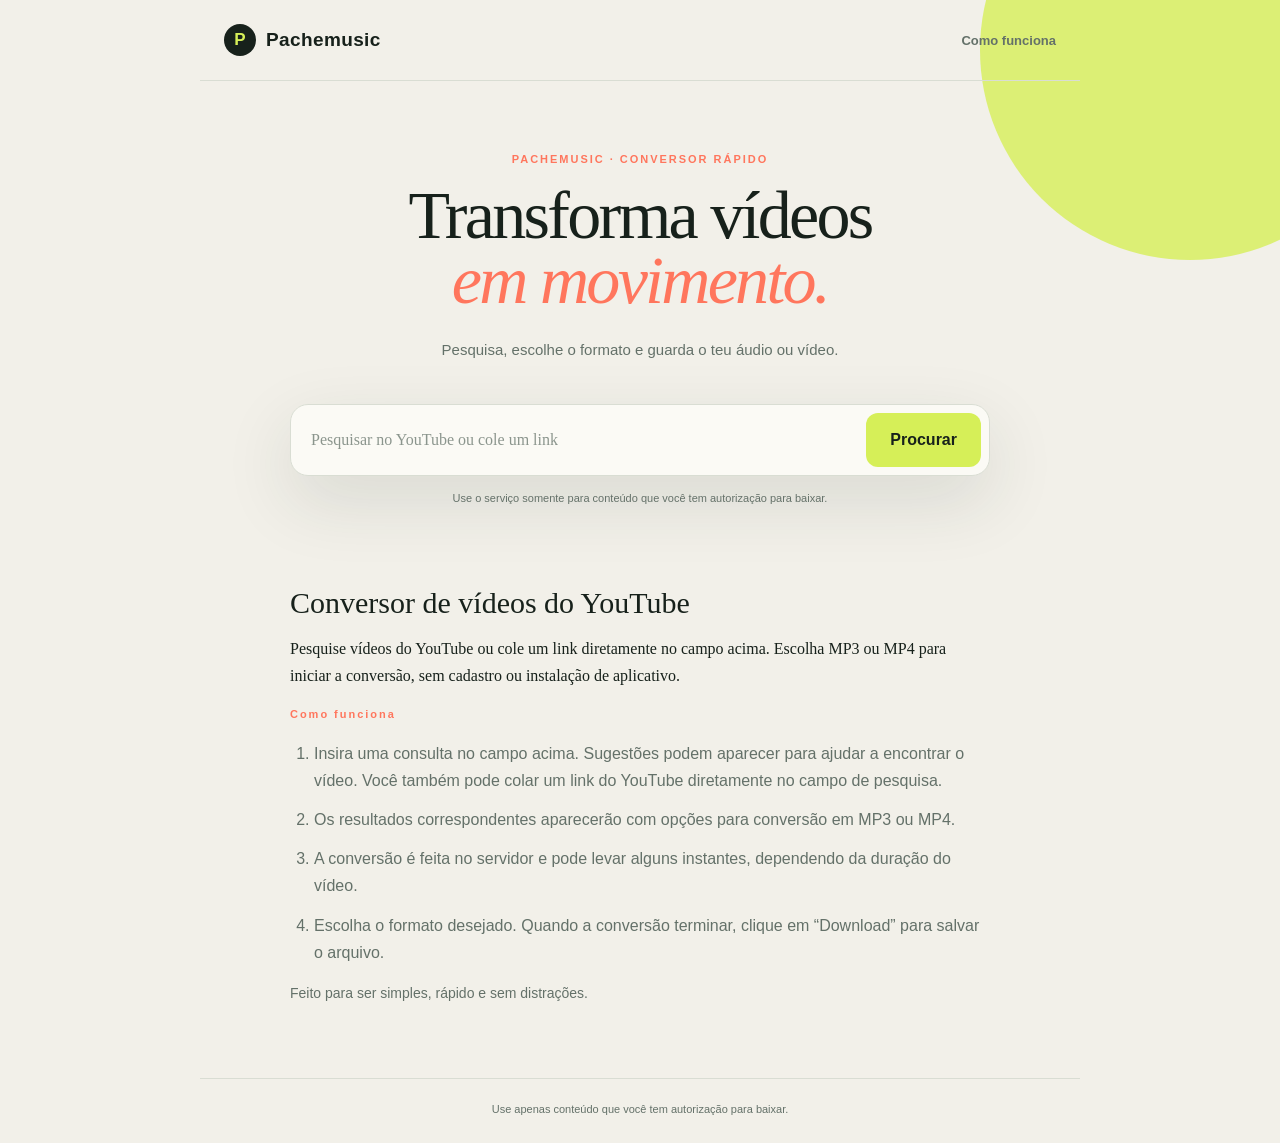
==== site/index.html @ add536ca "Preparar Pachemusic para deploy" ====
﻿<!DOCTYPE html>
<html lang="pt-BR">
  <head>
    <meta charset="UTF-8" />
    <meta name="description" content="Busque vídeos do YouTube e converta-os para MP3 ou MP4." />
    <meta name="viewport" content="width=device-width, initial-scale=1.0" />
    <meta property="og:site_name" content="Pachemusic" />
    <meta property="og:title" content="Pachemusic" />
    <meta property="og:description" content="Pesquisa e conversão de vídeos para MP3 ou MP4." />
    <meta property="og:type" content="website" />
    <title>Pachemusic</title>
    <link rel="stylesheet" href="style.css" />
  </head>

  <body>
    <header class="header container" aria-label="Navegação principal">
      <a class="brand" href="/" aria-label="Página inicial">
        <span class="brand-mark" aria-hidden="true">P</span>
        <span>Pachemusic</span>
      </a>
      <a class="header-link" href="#como-usar">Como funciona</a>
    </header>

    <div class="logo container">
      <div class="logo-kicker">PACHEMUSIC · CONVERSOR RÁPIDO</div>
      <strong class="logo-text">Transforma vídeos<br /><em>em movimento.</em></strong>
      <p class="logo-subtitle">Pesquisa, escolhe o formato e guarda o teu áudio ou vídeo.</p>
    </div>

    <main>
      <form class="search-form" autocomplete="off" method="post">
        <div class="form-row">
          <div class="form-field">
            <input
              id="query"
              class="search-input"
              type="text"
              name="query"
              aria-label="Pesquisar no YouTube"
              placeholder="Pesquisar no YouTube ou cole um link"
              inputmode="search"
              autocorrect="off"
              autofocus
              required
            />
          </div>
          <div class="form-action">
            <button class="search-button" type="submit">
              <span class="button-label">Procurar</span>
            </button>
          </div>
        </div>
      </form>

      <div class="search-terms">
        Use o serviço somente para conteúdo que você tem autorização para baixar.
      </div>

      <section id="como-usar" class="text" aria-labelledby="titulo-principal">
        <h1 id="titulo-principal">Conversor de vídeos do YouTube</h1>

        <p>
          Pesquise vídeos do YouTube ou cole um link diretamente no campo acima. Escolha MP3 ou MP4
          para iniciar a conversão, sem cadastro ou instalação de aplicativo.
        </p>

        <p class="section-label">Como funciona</p>

        <ol>
          <li>
            Insira uma consulta no campo acima. Sugestões podem aparecer para ajudar a encontrar o vídeo.
            Você também pode colar um link do YouTube diretamente no campo de pesquisa.
          </li>
          <li>
            Os resultados correspondentes aparecerão com opções para conversão em MP3 ou MP4.
          </li>
          <li>
            A conversão é feita no servidor e pode levar alguns instantes, dependendo da duração do vídeo.
          </li>
          <li>
            Escolha o formato desejado. Quando a conversão terminar, clique em “Download” para salvar o arquivo.
          </li>
        </ol>

        <p class="text-note">Feito para ser simples, rápido e sem distrações.</p>
      </section>
    </main>

    <footer class="footer container">
      <span>Use apenas conteúdo que você tem autorização para baixar.</span>
    </footer>

    <script src="script.js"></script>
  </body>
</html>
---- site/style.css ----
:root {
  --ink: #17211b;
  --muted: #647169;
  --paper: #f2f0e9;
  --surface: #fbfaf5;
  --line: #d9ddd3;
  --lime: #d6ef58;
  --coral: #ff765d;
  --shadow: 0 24px 70px rgba(36, 51, 39, 0.12);
}

* {
  box-sizing: border-box;
}

body {
  margin: 0;
  background: var(--paper);
  color: var(--ink);
  font-family: Georgia, "Times New Roman", serif;
  font-size: 16px;
  overflow-x: hidden;
}

body::before {
  position: fixed;
  top: -160px;
  right: -120px;
  width: 420px;
  height: 420px;
  border-radius: 50%;
  background: var(--lime);
  content: "";
  opacity: 0.8;
  pointer-events: none;
  z-index: -1;
}

a {
  color: inherit;
  text-decoration: none;
}

input,
button {
  font-family: inherit;
}

.container {
  max-width: 880px;
  margin: 0 auto;
  padding-left: 24px;
  padding-right: 24px;
}

.header {
  display: flex;
  align-items: center;
  justify-content: center;
  justify-content: space-between;
  padding-top: 24px;
  padding-bottom: 24px;
  border-bottom: 1px solid var(--line);
}

.brand {
  display: inline-flex;
  align-items: center;
  gap: 10px;
  font-family: Arial, sans-serif;
  font-size: 19px;
  font-weight: 800;
  letter-spacing: 0.02em;
}

.brand-mark {
  display: grid;
  width: 32px;
  height: 32px;
  place-items: center;
  border-radius: 50%;
  background: var(--ink);
  color: var(--lime);
  font-family: Arial, sans-serif;
  font-size: 17px;
}

.header-link {
  color: var(--muted);
  font-family: Arial, sans-serif;
  font-size: 13px;
  font-weight: 700;
}

.logo {
  text-align: center;
  margin-top: 72px;
  animation: rise 0.7s ease both;
}

.logo-kicker,
.section-label {
  color: var(--coral);
  font-family: Arial, sans-serif;
  font-size: 11px;
  font-weight: 800;
  letter-spacing: 0.18em;
}

.logo-kicker {
  margin-bottom: 18px;
}

.logo-text {
  display: block;
  font-size: 68px;
  font-weight: 400;
  line-height: 0.96;
  letter-spacing: -0.04em;
}

.logo-text em {
  color: var(--coral);
  font-style: italic;
}

.logo-subtitle {
  max-width: 420px;
  margin: 24px auto 0;
  color: var(--muted);
  font-family: Arial, sans-serif;
  font-size: 15px;
  line-height: 1.6;
}

.search-form {
  max-width: 700px;
  margin: 42px auto 0;
  padding: 8px;
  background: var(--surface);
  border: 1px solid var(--line);
  border-radius: 18px;
  box-shadow: var(--shadow);
  box-sizing: border-box;
}

.form-row {
  display: flex;
  gap: 12px;
}

.form-field {
  position: relative;
  flex: 1;
}

.suggestions {
  position: absolute;
  top: 62px;
  left: 0;
  width: 100%;
  list-style: none;
  margin: 0;
  padding: 0;
  background-color: var(--surface);
  border: 1px solid var(--line);
  border-top: none;
  border-bottom-right-radius: 14px;
  border-bottom-left-radius: 14px;
  z-index: 10;
}

.suggestions li {
  padding: 11px 18px;
  color: var(--ink);
  font-family: Arial, sans-serif;
  font-size: 14px;
  overflow: hidden;
  text-overflow: ellipsis;
  white-space: nowrap;
  cursor: pointer;
}

.suggestions li:hover,
.suggestions li.active {
  background-color: var(--lime);
}

.suggestions li:last-child {
  border-bottom-right-radius: 8px;
  border-bottom-left-radius: 8px;
  padding-bottom: 12px;
}

.form-action {
  position: relative;
}

.search-input,
.search-button {
  height: 54px;
  margin: 0;
  border: none;
  border-radius: 12px;
  font-size: 16px;
}

.search-input {
  width: 100%;
  padding: 0 12px;
  color: var(--ink);
  background-color: transparent;
  outline: none;
}

.search-input::placeholder {
  color: #8b958d;
}

.search-button {
  padding: 0 24px;
  color: var(--ink);
  background-color: var(--lime);
  font-family: Arial, sans-serif;
  font-weight: 800;
  cursor: pointer;
  transition: transform 0.2s ease, background 0.2s ease;
}

.search-button:hover {
  background: #c4e43b;
  transform: translateY(-2px);
}

.search-button:disabled,
.search-button.is-processing {
  background: var(--ink);
  color: var(--lime);
  cursor: wait;
  transform: none;
}

.button-spinner {
  width: 15px;
  height: 15px;
  display: inline-block;
  border: 2px solid currentColor;
  border-right-color: transparent;
  border-radius: 50%;
  animation: spin 0.7s linear infinite;
  flex: 0 0 auto;
}

.search-button,
.result__actions a {
  gap: 9px;
}

.form-processing {
  position: absolute;
  inset: 0;
  display: flex;
  align-items: center;
  justify-content: center;
  border-radius: 12px;
  background-color: var(--lime);
}

.form-loader {
  width: 16px;
  height: 16px;
  display: inline-block;
  border: 2px solid rgba(23, 33, 27, 0.2);
  border-top-color: var(--ink);
  border-radius: 50%;
  box-sizing: border-box;
  animation: spin 0.8s linear infinite;
}

@keyframes spin {
  to {
    transform: rotate(360deg);
  }
}

.search-terms {
  margin: 16px auto 0;
  max-width: 700px;
  color: var(--muted);
  font-family: Arial, sans-serif;
  font-size: 11px;
  text-align: center;
}

.search-terms a {
  color: var(--text-color);
}

.text {
  max-width: 700px;
  margin: 82px auto 0;
  color: var(--ink);
  animation: rise 0.7s 0.12s ease both;
}

.text h1 {
  margin: 0;
  font-size: 30px;
  font-weight: 400;
  line-height: 1.1;
  color: var(--ink);
}

.text p,
.text li {
  line-height: 1.7;
}

.text p {
  margin: 16px 0 0;
}

.text ol {
  margin: 16px 0 0;
  padding-left: 24px;
  font-family: Arial, sans-serif;
  color: var(--muted);
}

.text li {
  margin-bottom: 12px;
}

.text li:last-child {
  margin-bottom: 0;
}

.section-label {
  margin-top: 38px;
  margin-bottom: 0;
}

.text-note {
  color: var(--muted);
  font-family: Arial, sans-serif;
  font-size: 14px;
}

.results {
  max-width: 880px;
  margin: 52px auto 0;
  color: var(--ink);
  padding: 0 24px;
}

.result {
  padding: 22px 24px;
  margin-bottom: 12px;
  background: var(--surface);
  border: 1px solid var(--line);
  border-radius: 16px;
  animation: result-in 0.5s both;
}

.result__title {
  color: var(--ink);
  font-size: 19px;
  font-weight: 600;
  margin-bottom: 6px;
}

.result__infos {
  color: var(--muted);
  font-family: Arial, sans-serif;
  font-size: 12px;
  margin-bottom: 12px;
}

.result__actions {
  display: flex;
  flex-wrap: wrap;
  gap: 12px;
}

.result__actions a,
.extend a,
.result__error button {
  display: inline-flex;
  align-items: center;
  justify-content: center;
  min-height: 38px;
  padding: 8px 14px;
  border-radius: 10px;
  background-color: var(--ink);
  color: var(--surface);
  font-family: Arial, sans-serif;
  font-weight: 700;
  cursor: pointer;
  font-size: 14px;
  text-decoration: none;
  transition: transform 0.2s ease, background 0.2s ease;
}

.result__actions a:hover {
  background: var(--coral);
  transform: translateY(-2px);
}

.result__actions a.started {
  background: var(--coral);
  cursor: wait;
}

.result__actions a.is-processing {
  pointer-events: none;
}

.result__error {
  margin-top: 12px;
}

.extend {
  margin-top: 12px;
}

.footer {
  max-width: 880px;
  margin: 72px auto 0;
  padding-top: 24px;
  padding-bottom: 28px;
  border-top: 1px solid var(--line);
  color: var(--muted);
  font-family: Arial, sans-serif;
  font-size: 11px;
  text-align: center;
}

.footer a {
  margin: 0 6px;
  color: var(--muted);
  font-size: 12px;
}

@keyframes rise {
  from { opacity: 0; transform: translateY(18px); }
  to { opacity: 1; transform: translateY(0); }
}

@keyframes result-in {
  from { opacity: 0; transform: translateY(14px); }
  to { opacity: 1; transform: translateY(0); }
}

@media only screen and (max-width: 600px) {
  .header {
    margin: 0 4%;
    padding-left: 0;
    padding-right: 0;
  }

  .header-link {
    font-size: 12px;
  }

  .logo {
    margin-top: 54px;
  }

  .logo-text {
    font-size: 46px;
  }

  .search-form,
  .text,
  .footer {
    margin-left: 4%;
    margin-right: 4%;
  }

  .search-form {
    margin-top: 32px;
  }

  .form-row {
    gap: 6px;
  }

  .search-input {
    font-size: 14px;
  }

  .search-button {
    padding: 0 14px;
    font-size: 13px;
  }

  .results {
    padding: 0 4%;
  }

  .result {
    padding: 18px;
  }
}
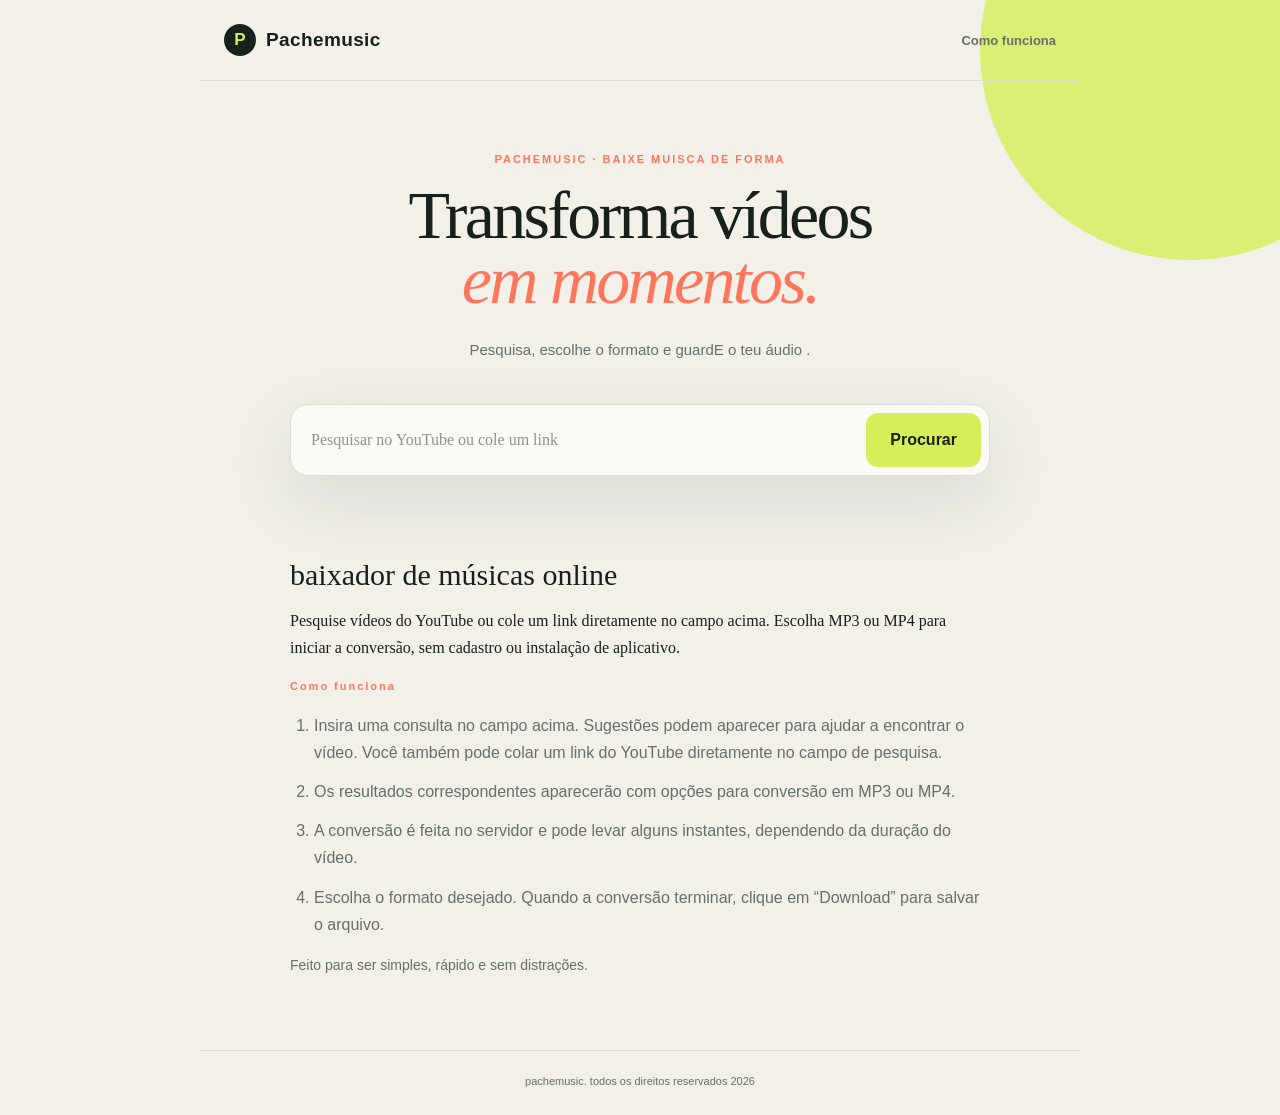
==== commit aa867066: "Atualiza textos da página inicial" ====
--- a/site/index.html
+++ b/site/index.html
@@ -22,9 +22,9 @@
     </header>
 
     <div class="logo container">
-      <div class="logo-kicker">PACHEMUSIC · CONVERSOR RÁPIDO</div>
-      <strong class="logo-text">Transforma vídeos<br /><em>em movimento.</em></strong>
-      <p class="logo-subtitle">Pesquisa, escolhe o formato e guarda o teu áudio ou vídeo.</p>
+      <div class="logo-kicker">PACHEMUSIC · BAIXE MUISCA DE FORMA</div>
+      <strong class="logo-text">Transforma vídeos<br /><em>em momentos.</em></strong>
+      <p class="logo-subtitle">Pesquisa, escolhe o formato e guardE o teu áudio .</p>
     </div>
 
     <main>
@@ -52,12 +52,8 @@
         </div>
       </form>
 
-      <div class="search-terms">
-        Use o serviço somente para conteúdo que você tem autorização para baixar.
-      </div>
-
       <section id="como-usar" class="text" aria-labelledby="titulo-principal">
-        <h1 id="titulo-principal">Conversor de vídeos do YouTube</h1>
+        <h1 id="titulo-principal">baixador de músicas online</h1>
 
         <p>
           Pesquise vídeos do YouTube ou cole um link diretamente no campo acima. Escolha MP3 ou MP4
@@ -87,7 +83,7 @@
     </main>
 
     <footer class="footer container">
-      <span>Use apenas conteúdo que você tem autorização para baixar.</span>
+      <span>pachemusic. todos os direitos reservados 2026</span>
     </footer>
 
     <script src="script.js"></script>
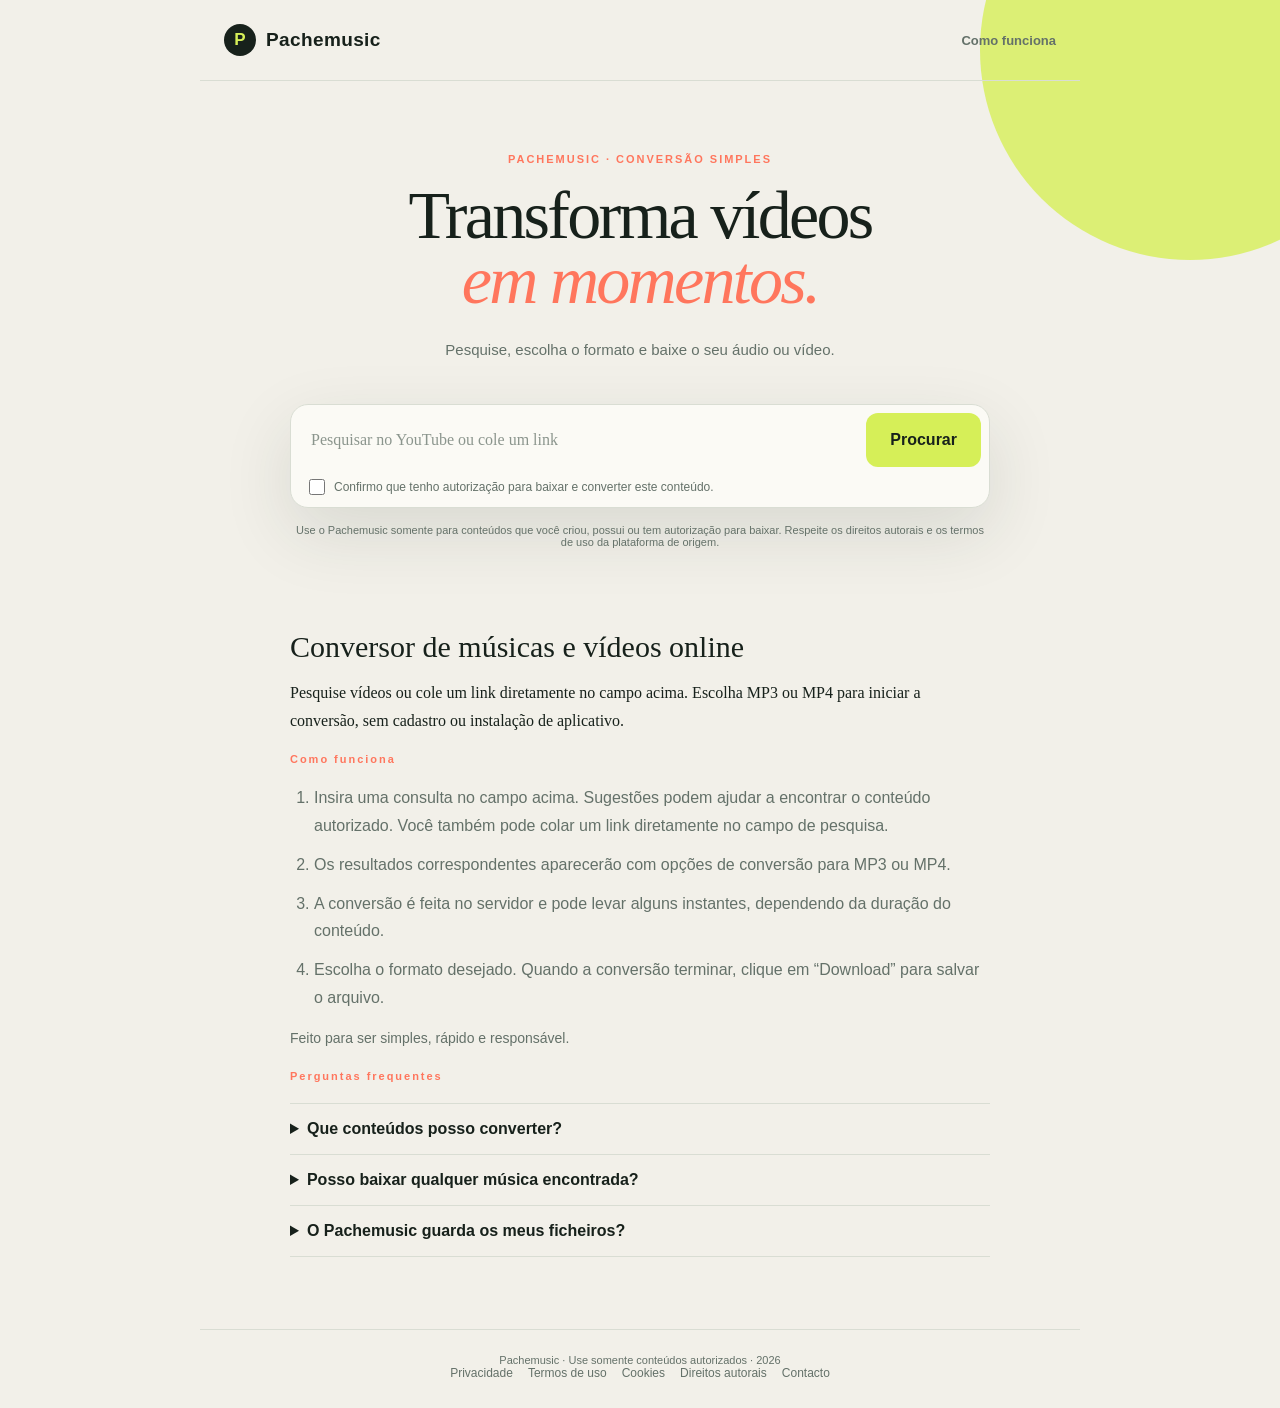
==== commit 1fb45115: "Melhora conformidade e textos do site" ====
--- a/site/index.html
+++ b/site/index.html
@@ -2,13 +2,13 @@
 <html lang="pt-BR">
   <head>
     <meta charset="UTF-8" />
-    <meta name="description" content="Busque vídeos do YouTube e converta-os para MP3 ou MP4." />
+    <meta name="description" content="Converta conteúdos autorizados em MP3 ou MP4 de forma simples e rápida." />
     <meta name="viewport" content="width=device-width, initial-scale=1.0" />
     <meta property="og:site_name" content="Pachemusic" />
     <meta property="og:title" content="Pachemusic" />
-    <meta property="og:description" content="Pesquisa e conversão de vídeos para MP3 ou MP4." />
+    <meta property="og:description" content="Pesquise e converta conteúdos autorizados para MP3 ou MP4." />
     <meta property="og:type" content="website" />
-    <title>Pachemusic</title>
+    <title>Pachemusic | Conversor de áudio e vídeo</title>
     <link rel="stylesheet" href="style.css" />
   </head>
 
@@ -22,9 +22,9 @@
     </header>
 
     <div class="logo container">
-      <div class="logo-kicker">PACHEMUSIC · BAIXE MUISCA DE FORMA</div>
+      <div class="logo-kicker">PACHEMUSIC · CONVERSÃO SIMPLES</div>
       <strong class="logo-text">Transforma vídeos<br /><em>em momentos.</em></strong>
-      <p class="logo-subtitle">Pesquisa, escolhe o formato e guardE o teu áudio .</p>
+      <p class="logo-subtitle">Pesquise, escolha o formato e baixe o seu áudio ou vídeo.</p>
     </div>
 
     <main>
@@ -50,40 +50,73 @@
             </button>
           </div>
         </div>
+        <label class="consent-row" for="authorized-content">
+          <input id="authorized-content" type="checkbox" required />
+          <span>Confirmo que tenho autorização para baixar e converter este conteúdo.</span>
+        </label>
       </form>
 
+      <p class="search-terms">
+        Use o Pachemusic somente para conteúdos que você criou, possui ou tem autorização para baixar.
+        Respeite os direitos autorais e os termos de uso da plataforma de origem.
+      </p>
+
       <section id="como-usar" class="text" aria-labelledby="titulo-principal">
-        <h1 id="titulo-principal">baixador de músicas online</h1>
+        <h1 id="titulo-principal">Conversor de músicas e vídeos online</h1>
 
         <p>
-          Pesquise vídeos do YouTube ou cole um link diretamente no campo acima. Escolha MP3 ou MP4
-          para iniciar a conversão, sem cadastro ou instalação de aplicativo.
+          Pesquise vídeos ou cole um link diretamente no campo acima. Escolha MP3 ou MP4 para iniciar
+          a conversão, sem cadastro ou instalação de aplicativo.
         </p>
 
         <p class="section-label">Como funciona</p>
 
         <ol>
           <li>
-            Insira uma consulta no campo acima. Sugestões podem aparecer para ajudar a encontrar o vídeo.
-            Você também pode colar um link do YouTube diretamente no campo de pesquisa.
+            Insira uma consulta no campo acima. Sugestões podem ajudar a encontrar o conteúdo autorizado.
+            Você também pode colar um link diretamente no campo de pesquisa.
           </li>
           <li>
-            Os resultados correspondentes aparecerão com opções para conversão em MP3 ou MP4.
+            Os resultados correspondentes aparecerão com opções de conversão para MP3 ou MP4.
           </li>
           <li>
-            A conversão é feita no servidor e pode levar alguns instantes, dependendo da duração do vídeo.
+            A conversão é feita no servidor e pode levar alguns instantes, dependendo da duração do conteúdo.
           </li>
           <li>
             Escolha o formato desejado. Quando a conversão terminar, clique em “Download” para salvar o arquivo.
           </li>
         </ol>
 
-        <p class="text-note">Feito para ser simples, rápido e sem distrações.</p>
+        <p class="text-note">Feito para ser simples, rápido e responsável.</p>
+
+        <p class="section-label">Perguntas frequentes</p>
+
+        <div class="faq-list">
+          <details>
+            <summary>Que conteúdos posso converter?</summary>
+            <p>Somente conteúdos que você criou, possui ou tem autorização expressa para baixar e converter.</p>
+          </details>
+          <details>
+            <summary>Posso baixar qualquer música encontrada?</summary>
+            <p>Não. Encontrar um conteúdo online não significa ter autorização para copiá-lo ou distribuí-lo.</p>
+          </details>
+          <details>
+            <summary>O Pachemusic guarda os meus ficheiros?</summary>
+            <p>Os ficheiros podem ficar temporariamente disponíveis para concluir o download e devem ser removidos depois do processamento.</p>
+          </details>
+        </div>
       </section>
     </main>
 
     <footer class="footer container">
-      <span>pachemusic. todos os direitos reservados 2026</span>
+      <span>Pachemusic · Use somente conteúdos autorizados · 2026</span>
+      <nav class="footer-links" aria-label="Informações legais">
+        <a href="privacidade.html">Privacidade</a>
+        <a href="termos.html">Termos de uso</a>
+        <a href="cookies.html">Cookies</a>
+        <a href="copyright.html">Direitos autorais</a>
+        <a href="contacto.html">Contacto</a>
+      </nav>
     </footer>
 
     <script src="script.js"></script>
--- a/site/style.css
+++ b/site/style.css
@@ -292,6 +292,26 @@
   text-align: center;
 }
 
+.consent-row {
+  display: flex;
+  align-items: flex-start;
+  gap: 9px;
+  margin: 12px 10px 4px;
+  color: var(--muted);
+  font-family: Arial, sans-serif;
+  font-size: 12px;
+  line-height: 1.4;
+  cursor: pointer;
+}
+
+.consent-row input {
+  width: 16px;
+  height: 16px;
+  flex: 0 0 auto;
+  margin: 0;
+  accent-color: var(--ink);
+}
+
 .search-terms a {
   color: var(--text-color);
 }
@@ -344,6 +364,69 @@
   color: var(--muted);
   font-family: Arial, sans-serif;
   font-size: 14px;
+}
+
+.faq-list {
+  margin-top: 18px;
+  font-family: Arial, sans-serif;
+}
+
+.faq-list details {
+  padding: 16px 0;
+  border-top: 1px solid var(--line);
+}
+
+.faq-list details:last-child {
+  border-bottom: 1px solid var(--line);
+}
+
+.faq-list summary {
+  font-weight: 700;
+  cursor: pointer;
+}
+
+.faq-list p {
+  color: var(--muted);
+  font-size: 14px;
+}
+
+.legal-page main {
+  max-width: 700px;
+  margin: 72px auto 0;
+  padding: 0 24px;
+}
+
+.legal-page h1 {
+  margin: 0;
+  font-size: 42px;
+  font-weight: 400;
+  line-height: 1.05;
+}
+
+.legal-page h2 {
+  margin: 34px 0 0;
+  font-size: 22px;
+  font-weight: 400;
+}
+
+.legal-page p,
+.legal-page li {
+  color: var(--muted);
+  font-family: Arial, sans-serif;
+  line-height: 1.7;
+}
+
+.legal-page ul {
+  padding-left: 24px;
+}
+
+.legal-page a {
+  color: var(--coral);
+  text-decoration: underline;
+}
+
+.legal-page .footer {
+  margin-top: 72px;
 }
 
 .results {
@@ -472,7 +555,8 @@
 
   .search-form,
   .text,
-  .footer {
+  .footer,
+  .legal-page main {
     margin-left: 4%;
     margin-right: 4%;
   }
@@ -494,6 +578,10 @@
     font-size: 13px;
   }
 
+  .legal-page h1 {
+    font-size: 36px;
+  }
+
   .results {
     padding: 0 4%;
   }
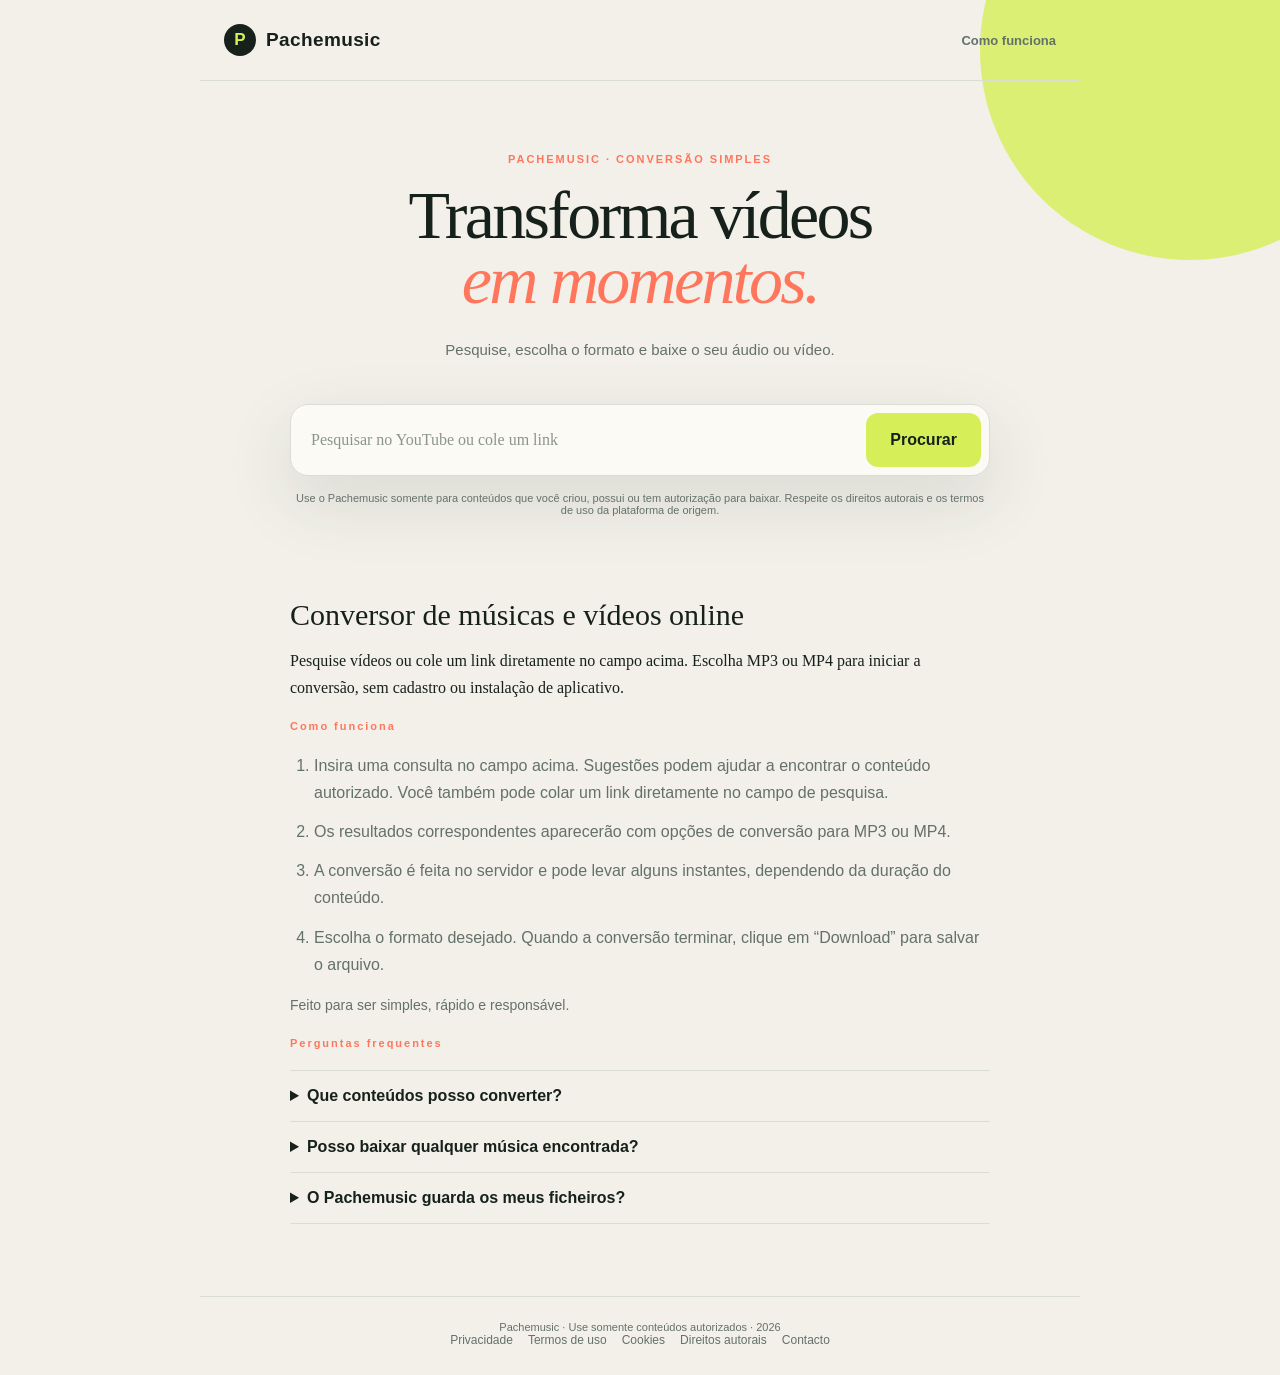
==== commit cfb04211: "Corrige paginas legais do site" ====
--- a/site/index.html
+++ b/site/index.html
@@ -50,10 +50,6 @@
             </button>
           </div>
         </div>
-        <label class="consent-row" for="authorized-content">
-          <input id="authorized-content" type="checkbox" required />
-          <span>Confirmo que tenho autorização para baixar e converter este conteúdo.</span>
-        </label>
       </form>
 
       <p class="search-terms">
--- a/site/style.css
+++ b/site/style.css
@@ -292,26 +292,6 @@
   text-align: center;
 }
 
-.consent-row {
-  display: flex;
-  align-items: flex-start;
-  gap: 9px;
-  margin: 12px 10px 4px;
-  color: var(--muted);
-  font-family: Arial, sans-serif;
-  font-size: 12px;
-  line-height: 1.4;
-  cursor: pointer;
-}
-
-.consent-row input {
-  width: 16px;
-  height: 16px;
-  flex: 0 0 auto;
-  margin: 0;
-  accent-color: var(--ink);
-}
-
 .search-terms a {
   color: var(--text-color);
 }
